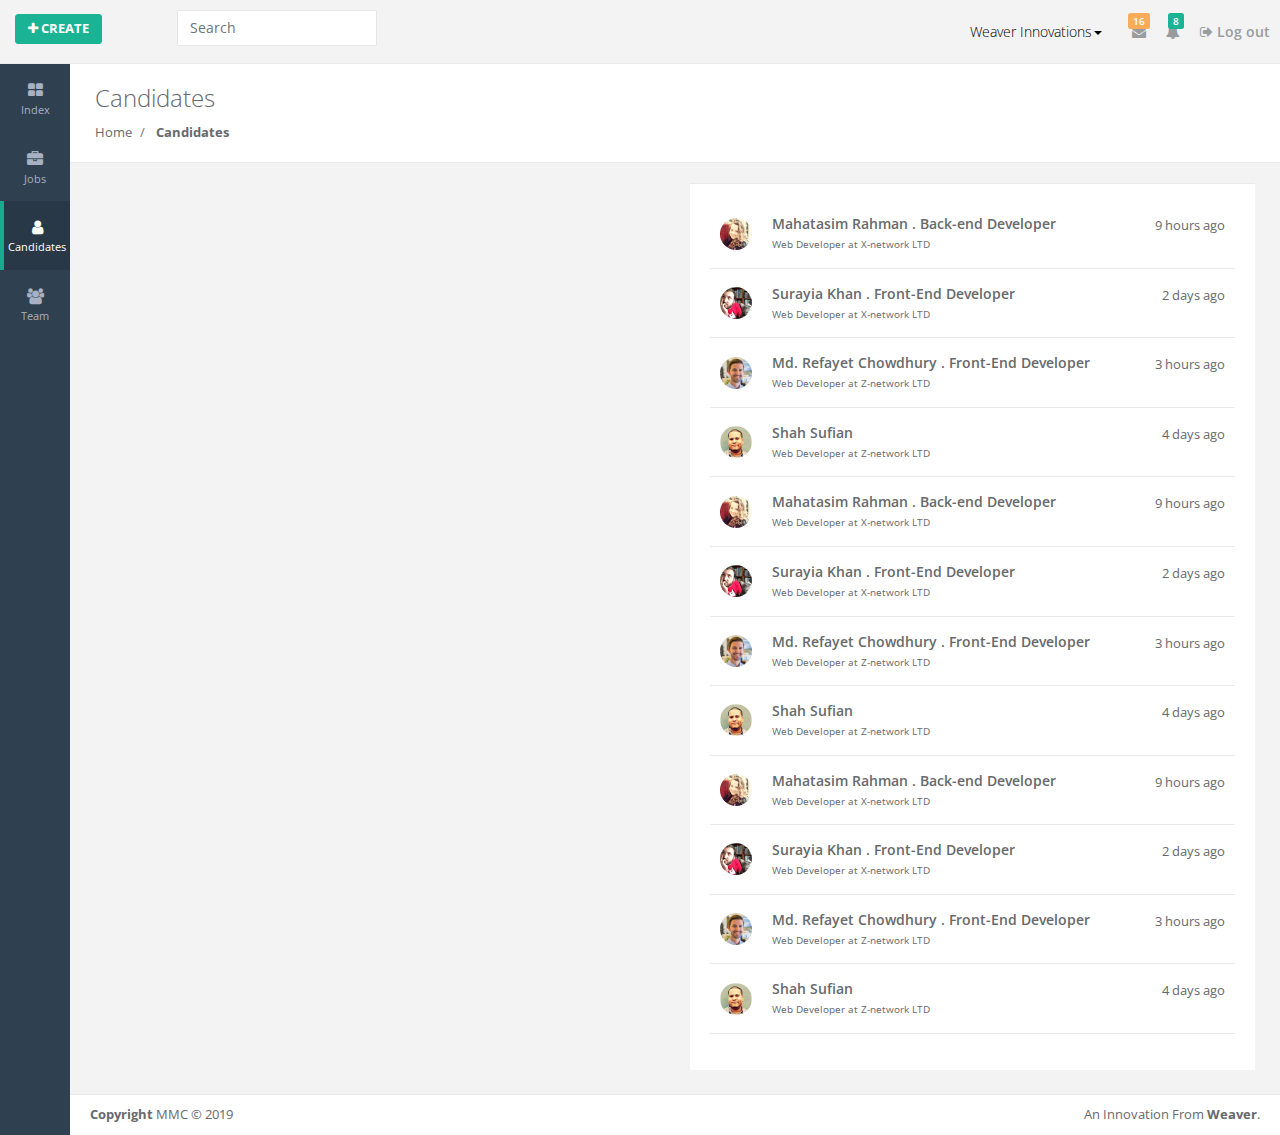
==== candidates.html @ 43191d9f "2nd update for sunday" ====
<!DOCTYPE html>
<html>

<head>

    <meta charset="utf-8">
    <meta name="viewport" content="width=device-width, initial-scale=1.0">

    <title>MMC | Wever Innovations</title>

    <link href="css/bootstrap.min.css" rel="stylesheet">
    <link href="font-awesome/css/font-awesome.css" rel="stylesheet">

    <link href="css/animate.css" rel="stylesheet">
    <link href="css/style.css" rel="stylesheet">

</head>

<body class="mini-navbar">

    <div id="wrapper">
        <div class="row border-bottom">
            <nav class="navbar navbar-static-top  " role="navigation" style="margin-bottom: 0">
            <div class="navbar-header">
                <!-- <a class="navbar-minimalize minimalize-styl-2 btn btn-primary " href="#"><i class="fa fa-bars"></i> </a> -->
                <a class="minimalize-styl-2 btn btn-primary " href="create_job.html"><i class="fa fa-plus"></i> <strong>CREATE</strong> </a>
                <form role="search" class="navbar-form-custom" action="search_results.html">
                    <div class="form-group">
                        <input type="text" placeholder="Search" class="form-control search-position" name="top-search" id="top-search">
                    </div>
                </form>
            </div>
                <ul class="nav navbar-top-links navbar-right">
                    <li>
                        <div class="dropdown profile-element" style="margin-right:20px;">
                            <a data-toggle="dropdown" class="dropdown-toggle" href="#">
                                <span class="block" style="color:black">Weaver Innovations<b class="caret"></b></span>
                            </a>
                            <ul class="dropdown-menu animated fadeInTop m-t-xs">
                                <li><a class="dropdown-item" href="profile.html">Profile</a></li>
                                <li><a class="dropdown-item" href="contacts.html">Contacts</a></li>
                                <li><a class="dropdown-item" href="mailbox.html">Mailbox</a></li>
                                <li class="dropdown-divider"></li>
                                <li><a class="dropdown-item" href="login.html">Logout</a></li>
                            </ul>
                        </div>
                    </li>
                    <li class="dropdown">
                        <a class="dropdown-toggle count-info" data-toggle="dropdown" href="#">
                            <i class="fa fa-envelope"></i>  <span class="label label-warning">16</span>
                        </a>
                        <ul class="dropdown-menu dropdown-messages">
                            <li>
                                <div class="dropdown-messages-box">
                                    <a class="dropdown-item float-left" href="profile.html">
                                        <img alt="image" class="rounded-circle" src="img/a7.jpg">
                                    </a>
                                    <div class="media-body">
                                        <small class="float-right">46h ago</small>
                                        <strong>Mike Loreipsum</strong> started following <strong>Monica Smith</strong>. <br>
                                        <small class="text-muted">3 days ago at 7:58 pm - 10.06.2014</small>
                                    </div>
                                </div>
                            </li>
                            <li class="dropdown-divider"></li>
                            <li>
                                <div class="dropdown-messages-box">
                                    <a class="dropdown-item float-left" href="profile.html">
                                        <img alt="image" class="rounded-circle" src="img/a4.jpg">
                                    </a>
                                    <div class="media-body ">
                                        <small class="float-right text-navy">5h ago</small>
                                        <strong>Chris Johnatan Overtunk</strong> started following <strong>Monica Smith</strong>. <br>
                                        <small class="text-muted">Yesterday 1:21 pm - 11.06.2014</small>
                                    </div>
                                </div>
                            </li>
                            <li class="dropdown-divider"></li>
                            <li>
                                <div class="dropdown-messages-box">
                                    <a class="dropdown-item float-left" href="profile.html">
                                        <img alt="image" class="rounded-circle" src="img/profile.jpg">
                                    </a>
                                    <div class="media-body ">
                                        <small class="float-right">23h ago</small>
                                        <strong>Monica Smith</strong> love <strong>Kim Smith</strong>. <br>
                                        <small class="text-muted">2 days ago at 2:30 am - 11.06.2014</small>
                                    </div>
                                </div>
                            </li>
                            <li class="dropdown-divider"></li>
                            <li>
                                <div class="text-center link-block">
                                    <a href="mailbox.html" class="dropdown-item">
                                        <i class="fa fa-envelope"></i> <strong>Read All Messages</strong>
                                    </a>
                                </div>
                            </li>
                        </ul>
                    </li>
                    <li class="dropdown">
                        <a class="dropdown-toggle count-info" data-toggle="dropdown" href="#">
                            <i class="fa fa-bell"></i>  <span class="label label-primary">8</span>
                        </a>
                        <ul class="dropdown-menu dropdown-alerts">
                            <li>
                                <a href="mailbox.html" class="dropdown-item">
                                    <div>
                                        <i class="fa fa-envelope fa-fw"></i> You have 16 messages
                                        <span class="float-right text-muted small">4 minutes ago</span>
                                    </div>
                                </a>
                            </li>
                            <li class="dropdown-divider"></li>
                            <li>
                                <a href="profile.html" class="dropdown-item">
                                    <div>
                                        <i class="fa fa-twitter fa-fw"></i> 3 New Followers
                                        <span class="float-right text-muted small">12 minutes ago</span>
                                    </div>
                                </a>
                            </li>
                            <li class="dropdown-divider"></li>
                            <li>
                                <a href="grid_options.html" class="dropdown-item">
                                    <div>
                                        <i class="fa fa-upload fa-fw"></i> Server Rebooted
                                        <span class="float-right text-muted small">4 minutes ago</span>
                                    </div>
                                </a>
                            </li>
                            <li class="dropdown-divider"></li>
                            <li>
                                <div class="text-center link-block">
                                    <a href="notifications.html" class="dropdown-item">
                                        <strong>See All Alerts</strong>
                                        <i class="fa fa-angle-right"></i>
                                    </a>
                                </div>
                            </li>
                        </ul>
                    </li>
    
    
                    <li>
                        <a href="login.html">
                            <i class="fa fa-sign-out"></i> Log out
                        </a>
                    </li>
                </ul>
    
            </nav>
            </div>
    <nav class="navbar-default navbar-static-side" role="navigation">
        <div class="sidebar-collapse">
            <ul class="nav metismenu" id="side-menu">
                <li>
                    <a href="index.html"><i class="fa fa-th-large"></i> <span class="nav-label">Index</span> </a>
                </li>
                <li>
                    <a href="jobs.html"><i class="fa fa-briefcase"></i> <span class="nav-label">Jobs</span> </a>
                </li>
                <li class="active">
                    <a href="candidates.html"><i class="fa fa-user"></i> <span class="nav-label">Candidates</span> </a>
                </li>
                <li>
                    <a href="team.html"><i class="fa fa-users"></i> <span class="nav-label">Team</span> </a>
                </li>
            </ul>

        </div>
    </nav>

        <div id="page-wrapper" class="gray-bg">
        
            <div class="row wrapper border-bottom white-bg page-heading">
                <div class="col-sm-4">
                    <h2>Candidates</h2>
                    <ol class="breadcrumb">
                        <li class="breadcrumb-item">
                            <a href="index.html">Home</a>
                        </li>
                        <li class="breadcrumb-item active">
                            <strong>Candidates</strong>
                        </li>
                    </ol>
                </div>
                <!-- <div class="col-sm-8">
                    <div class="title-action">
                        <a href="" class="btn btn-primary">This is action area</a>
                    </div>
                </div> -->
            </div>

            <div class="wrapper wrapper-content">
                <div class="row">
                    <div class="col-md-6">

                    </div>
                    <div class="col-md-6">
                        <div class="ibox">
                            <!-- <div class="ibox-title">
                                <h5>Team Member</h5>
                            </div> -->
                            <div class="ibox-content">
                                <div class="project-list">
                                    <table class="table table-hover">
                                        <tbody>
                                            <tr>
                                                <td class="project-people team-member-ico">
                                                    <a href=""><img alt="image" class="rounded-circle" src="img/a3.jpg"></a>
                                                </td>
                                                <td class="project-title">
                                                    <a href="profile.html">Mahatasim Rahman . Back-end Developer</a>
                                                    <br/>
                                                    <small>Web Developer at X-network LTD</small>
                                                </td>
                                                <td class="project-actions">
                                                    <p>9 hours ago</p>
                                                </td>
                                            </tr>
                                            <tr>
                                                <td class="project-people team-member-ico">
                                                    <a href=""><img alt="image" class="rounded-circle" src="img/a7.jpg"></a>
                                                </td>
                                                <td class="project-title">
                                                    <a href="profile.html">Surayia Khan . Front-End Developer</a>
                                                    <br/>
                                                    <small>Web Developer at X-network LTD</small>
                                                </td>
                                                <td class="project-actions">
                                                    <p>2 days ago</p>
                                                </td>
                                            </tr>
                                            <tr>
                                                <td class="project-people team-member-ico">
                                                    <a href=""><img alt="image" class="rounded-circle" src="img/a4.jpg"></a>
                                                </td>
                                                <td class="project-title">
                                                    <a href="profile.html">Md. Refayet Chowdhury . Front-End Developer</a>
                                                    <br/>
                                                    <small>Web Developer at Z-network LTD</small>
                                                </td>
                                                <td class="project-actions">
                                                    <p>3 hours ago</p>
                                                </td>
                                            </tr>
                                            <tr>
                                                <td class="project-people team-member-ico">
                                                    <a href=""><img alt="image" class="rounded-circle" src="img/a2.jpg"></a>
                                                </td>
                                                <td class="project-title">
                                                    <a href="profile.html">Shah Sufian</a>
                                                    <br/>
                                                    <small>Web Developer at Z-network LTD</small>
                                                </td>
                                                <td class="project-actions">
                                                    <p>4 days ago</p>
                                                </td>
                                            </tr>
                                            <tr>
                                                <td class="project-people team-member-ico">
                                                    <a href=""><img alt="image" class="rounded-circle" src="img/a3.jpg"></a>
                                                </td>
                                                <td class="project-title">
                                                    <a href="profile.html">Mahatasim Rahman . Back-end Developer</a>
                                                    <br/>
                                                    <small>Web Developer at X-network LTD</small>
                                                </td>
                                                <td class="project-actions">
                                                    <p>9 hours ago</p>
                                                </td>
                                            </tr>
                                            <tr>
                                                <td class="project-people team-member-ico">
                                                    <a href=""><img alt="image" class="rounded-circle" src="img/a7.jpg"></a>
                                                </td>
                                                <td class="project-title">
                                                    <a href="profile.html">Surayia Khan . Front-End Developer</a>
                                                    <br/>
                                                    <small>Web Developer at X-network LTD</small>
                                                </td>
                                                <td class="project-actions">
                                                    <p>2 days ago</p>
                                                </td>
                                            </tr>
                                            <tr>
                                                <td class="project-people team-member-ico">
                                                    <a href=""><img alt="image" class="rounded-circle" src="img/a4.jpg"></a>
                                                </td>
                                                <td class="project-title">
                                                    <a href="profile.html">Md. Refayet Chowdhury . Front-End Developer</a>
                                                    <br/>
                                                    <small>Web Developer at Z-network LTD</small>
                                                </td>
                                                <td class="project-actions">
                                                    <p>3 hours ago</p>
                                                </td>
                                            </tr>
                                            <tr>
                                                <td class="project-people team-member-ico">
                                                    <a href=""><img alt="image" class="rounded-circle" src="img/a2.jpg"></a>
                                                </td>
                                                <td class="project-title">
                                                    <a href="profile.html">Shah Sufian</a>
                                                    <br/>
                                                    <small>Web Developer at Z-network LTD</small>
                                                </td>
                                                <td class="project-actions">
                                                    <p>4 days ago</p>
                                                </td>
                                            </tr>
                                            <tr>
                                                <td class="project-people team-member-ico">
                                                    <a href=""><img alt="image" class="rounded-circle" src="img/a3.jpg"></a>
                                                </td>
                                                <td class="project-title">
                                                    <a href="profile.html">Mahatasim Rahman . Back-end Developer</a>
                                                    <br/>
                                                    <small>Web Developer at X-network LTD</small>
                                                </td>
                                                <td class="project-actions">
                                                    <p>9 hours ago</p>
                                                </td>
                                            </tr>
                                            <tr>
                                                <td class="project-people team-member-ico">
                                                    <a href=""><img alt="image" class="rounded-circle" src="img/a7.jpg"></a>
                                                </td>
                                                <td class="project-title">
                                                    <a href="profile.html">Surayia Khan . Front-End Developer</a>
                                                    <br/>
                                                    <small>Web Developer at X-network LTD</small>
                                                </td>
                                                <td class="project-actions">
                                                    <p>2 days ago</p>
                                                </td>
                                            </tr>
                                            <tr>
                                                <td class="project-people team-member-ico">
                                                    <a href=""><img alt="image" class="rounded-circle" src="img/a4.jpg"></a>
                                                </td>
                                                <td class="project-title">
                                                    <a href="profile.html">Md. Refayet Chowdhury . Front-End Developer</a>
                                                    <br/>
                                                    <small>Web Developer at Z-network LTD</small>
                                                </td>
                                                <td class="project-actions">
                                                    <p>3 hours ago</p>
                                                </td>
                                            </tr>
                                            <tr>
                                                <td class="project-people team-member-ico">
                                                    <a href=""><img alt="image" class="rounded-circle" src="img/a2.jpg"></a>
                                                </td>
                                                <td class="project-title">
                                                    <a href="profile.html">Shah Sufian</a>
                                                    <br/>
                                                    <small>Web Developer at Z-network LTD</small>
                                                </td>
                                                <td class="project-actions">
                                                    <p>4 days ago</p>
                                                </td>
                                            </tr>
                                        </tbody>
                                    </table>
                                </div>
                            </div>
                        </div>
                    </div>
                </div>
            </div>
            <div class="footer">
                <div class="float-right">
                    An Innovation From  <strong>Weaver</strong>.
                </div>
                <div>
                    <strong>Copyright</strong> MMC &copy; 2019
                </div>
            </div>

        </div>
        </div>

    <!-- Mainly scripts -->
    <script src="js/jquery-3.1.1.min.js"></script>
    <script src="js/popper.min.js"></script>
    <script src="js/bootstrap.js"></script>
    <script src="js/plugins/metisMenu/jquery.metisMenu.js"></script>
    <script src="js/plugins/slimscroll/jquery.slimscroll.min.js"></script>

    <!-- Custom and plugin javascript -->
    <script src="js/inspinia.js"></script>
    <script src="js/plugins/pace/pace.min.js"></script>


</body>

</html>
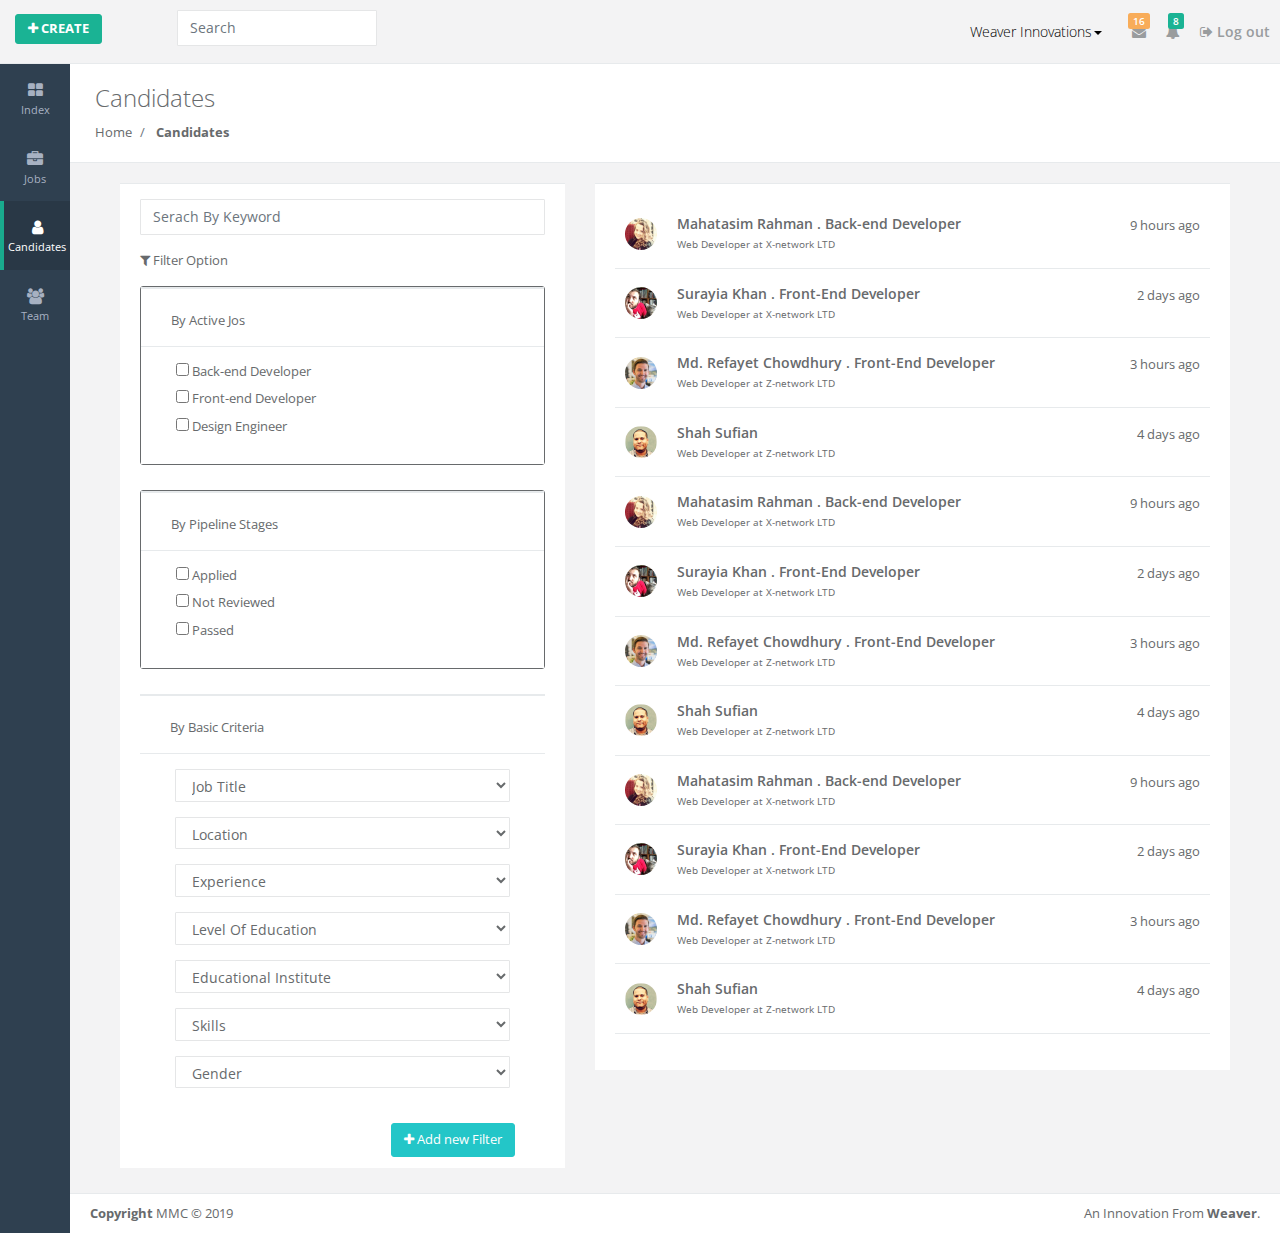
==== commit e1d45cb0: "content checked" ====
--- a/candidates.html
+++ b/candidates.html
@@ -193,182 +193,276 @@
             </div>
 
             <div class="wrapper wrapper-content">
-                <div class="row">
-                    <div class="col-md-6">
-
-                    </div>
-                    <div class="col-md-6">
-                        <div class="ibox">
-                            <!-- <div class="ibox-title">
-                                <h5>Team Member</h5>
-                            </div> -->
-                            <div class="ibox-content">
-                                <div class="project-list">
-                                    <table class="table table-hover">
-                                        <tbody>
-                                            <tr>
-                                                <td class="project-people team-member-ico">
-                                                    <a href=""><img alt="image" class="rounded-circle" src="img/a3.jpg"></a>
-                                                </td>
-                                                <td class="project-title">
-                                                    <a href="profile.html">Mahatasim Rahman . Back-end Developer</a>
-                                                    <br/>
-                                                    <small>Web Developer at X-network LTD</small>
-                                                </td>
-                                                <td class="project-actions">
-                                                    <p>9 hours ago</p>
-                                                </td>
-                                            </tr>
-                                            <tr>
-                                                <td class="project-people team-member-ico">
-                                                    <a href=""><img alt="image" class="rounded-circle" src="img/a7.jpg"></a>
-                                                </td>
-                                                <td class="project-title">
-                                                    <a href="profile.html">Surayia Khan . Front-End Developer</a>
-                                                    <br/>
-                                                    <small>Web Developer at X-network LTD</small>
-                                                </td>
-                                                <td class="project-actions">
-                                                    <p>2 days ago</p>
-                                                </td>
-                                            </tr>
-                                            <tr>
-                                                <td class="project-people team-member-ico">
-                                                    <a href=""><img alt="image" class="rounded-circle" src="img/a4.jpg"></a>
-                                                </td>
-                                                <td class="project-title">
-                                                    <a href="profile.html">Md. Refayet Chowdhury . Front-End Developer</a>
-                                                    <br/>
-                                                    <small>Web Developer at Z-network LTD</small>
-                                                </td>
-                                                <td class="project-actions">
-                                                    <p>3 hours ago</p>
-                                                </td>
-                                            </tr>
-                                            <tr>
-                                                <td class="project-people team-member-ico">
-                                                    <a href=""><img alt="image" class="rounded-circle" src="img/a2.jpg"></a>
-                                                </td>
-                                                <td class="project-title">
-                                                    <a href="profile.html">Shah Sufian</a>
-                                                    <br/>
-                                                    <small>Web Developer at Z-network LTD</small>
-                                                </td>
-                                                <td class="project-actions">
-                                                    <p>4 days ago</p>
-                                                </td>
-                                            </tr>
-                                            <tr>
-                                                <td class="project-people team-member-ico">
-                                                    <a href=""><img alt="image" class="rounded-circle" src="img/a3.jpg"></a>
-                                                </td>
-                                                <td class="project-title">
-                                                    <a href="profile.html">Mahatasim Rahman . Back-end Developer</a>
-                                                    <br/>
-                                                    <small>Web Developer at X-network LTD</small>
-                                                </td>
-                                                <td class="project-actions">
-                                                    <p>9 hours ago</p>
-                                                </td>
-                                            </tr>
-                                            <tr>
-                                                <td class="project-people team-member-ico">
-                                                    <a href=""><img alt="image" class="rounded-circle" src="img/a7.jpg"></a>
-                                                </td>
-                                                <td class="project-title">
-                                                    <a href="profile.html">Surayia Khan . Front-End Developer</a>
-                                                    <br/>
-                                                    <small>Web Developer at X-network LTD</small>
-                                                </td>
-                                                <td class="project-actions">
-                                                    <p>2 days ago</p>
-                                                </td>
-                                            </tr>
-                                            <tr>
-                                                <td class="project-people team-member-ico">
-                                                    <a href=""><img alt="image" class="rounded-circle" src="img/a4.jpg"></a>
-                                                </td>
-                                                <td class="project-title">
-                                                    <a href="profile.html">Md. Refayet Chowdhury . Front-End Developer</a>
-                                                    <br/>
-                                                    <small>Web Developer at Z-network LTD</small>
-                                                </td>
-                                                <td class="project-actions">
-                                                    <p>3 hours ago</p>
-                                                </td>
-                                            </tr>
-                                            <tr>
-                                                <td class="project-people team-member-ico">
-                                                    <a href=""><img alt="image" class="rounded-circle" src="img/a2.jpg"></a>
-                                                </td>
-                                                <td class="project-title">
-                                                    <a href="profile.html">Shah Sufian</a>
-                                                    <br/>
-                                                    <small>Web Developer at Z-network LTD</small>
-                                                </td>
-                                                <td class="project-actions">
-                                                    <p>4 days ago</p>
-                                                </td>
-                                            </tr>
-                                            <tr>
-                                                <td class="project-people team-member-ico">
-                                                    <a href=""><img alt="image" class="rounded-circle" src="img/a3.jpg"></a>
-                                                </td>
-                                                <td class="project-title">
-                                                    <a href="profile.html">Mahatasim Rahman . Back-end Developer</a>
-                                                    <br/>
-                                                    <small>Web Developer at X-network LTD</small>
-                                                </td>
-                                                <td class="project-actions">
-                                                    <p>9 hours ago</p>
-                                                </td>
-                                            </tr>
-                                            <tr>
-                                                <td class="project-people team-member-ico">
-                                                    <a href=""><img alt="image" class="rounded-circle" src="img/a7.jpg"></a>
-                                                </td>
-                                                <td class="project-title">
-                                                    <a href="profile.html">Surayia Khan . Front-End Developer</a>
-                                                    <br/>
-                                                    <small>Web Developer at X-network LTD</small>
-                                                </td>
-                                                <td class="project-actions">
-                                                    <p>2 days ago</p>
-                                                </td>
-                                            </tr>
-                                            <tr>
-                                                <td class="project-people team-member-ico">
-                                                    <a href=""><img alt="image" class="rounded-circle" src="img/a4.jpg"></a>
-                                                </td>
-                                                <td class="project-title">
-                                                    <a href="profile.html">Md. Refayet Chowdhury . Front-End Developer</a>
-                                                    <br/>
-                                                    <small>Web Developer at Z-network LTD</small>
-                                                </td>
-                                                <td class="project-actions">
-                                                    <p>3 hours ago</p>
-                                                </td>
-                                            </tr>
-                                            <tr>
-                                                <td class="project-people team-member-ico">
-                                                    <a href=""><img alt="image" class="rounded-circle" src="img/a2.jpg"></a>
-                                                </td>
-                                                <td class="project-title">
-                                                    <a href="profile.html">Shah Sufian</a>
-                                                    <br/>
-                                                    <small>Web Developer at Z-network LTD</small>
-                                                </td>
-                                                <td class="project-actions">
-                                                    <p>4 days ago</p>
-                                                </td>
-                                            </tr>
-                                        </tbody>
-                                    </table>
+                <div class="container">
+                    <div class="row">
+                        <div class="col-md-5">
+                            <div class="ibox">
+                                <!-- <div class="ibox-title">
+                                    <h5>Team Member</h5>
+                                </div> -->
+                                <div class="ibox-content">
+                                    <form action="">
+                                        <div class="form-group"><input type="text" placeholder="Serach By Keyword" class="form-control"></div>
+                                        <p><i class="fa fa-filter"></i> Filter Option</p>
+                                        <div class="ibox box-border">
+                                            <div class="ibox-title">
+                                                <label class="col-sm-12 col-form-label">By Active Jos</label>
+                                            </div>
+                                            <div class="ibox-content">
+                                                <div class="col-sm-12">
+                                                    <div class="i-checks"><label> <input type="checkbox" value=""> <i></i> Back-end Developer </label></div>
+                                                    <div class="i-checks"><label> <input type="checkbox" value=""> <i></i> Front-end Developer </label></div>
+                                                    <div class="i-checks"><label> <input type="checkbox" value=""> <i></i> Design Engineer </label></div>
+                                                </div>
+                                            </div>
+                                        </div>
+
+                                        <div class="ibox box-border">
+                                            <div class="ibox-title">
+                                                <label class="col-sm-12 col-form-label">By Pipeline Stages</label>
+                                            </div>
+                                            <div class="ibox-content">
+                                                <div class="col-sm-12">
+                                                    <div class="i-checks"><label> <input type="checkbox" value=""> <i></i> Applied </label></div>
+                                                    <div class="i-checks"><label> <input type="checkbox" value=""> <i></i> Not Reviewed </label></div>
+                                                    <div class="i-checks"><label> <input type="checkbox" value=""> <i></i> Passed </label></div>
+                                                </div>
+                                            </div>
+                                        </div>
+
+                                        <div class="ibox">
+                                            <div class="ibox-title">
+                                                <label class="col-sm-12 col-form-label">By Basic Criteria</label>
+                                            </div>
+                                            <div class="ibox-content">
+                                                <div class="col-sm-12">
+                                                    <select class="form-control m-b" name="account">
+                                                        <option>Job Title</option>
+                                                        <option>option 1</option>
+                                                        <option>option 2</option>
+                                                        <option>option 3</option>
+                                                    </select>
+                                                    <select class="form-control m-b" name="account">
+                                                        <option>Location</option>
+                                                        <option>option 1</option>
+                                                        <option>option 2</option>
+                                                        <option>option 3</option>
+                                                    </select>
+                                                    <select class="form-control m-b" name="account">
+                                                        <option>Experience</option>
+                                                        <option>option 1</option>
+                                                        <option>option 2</option>
+                                                        <option>option 3</option>
+                                                    </select>
+                                                    <select class="form-control m-b" name="account">
+                                                        <option>Level Of Education</option>
+                                                        <option>option 1</option>
+                                                        <option>option 2</option>
+                                                        <option>option 3</option>
+                                                    </select>
+                                                    <select class="form-control m-b" name="account">
+                                                        <option>Educational Institute</option>
+                                                        <option>option 1</option>
+                                                        <option>option 2</option>
+                                                        <option>option 3</option>
+                                                    </select>
+                                                    <select class="form-control m-b" name="account">
+                                                        <option>Skills</option>
+                                                        <option>option 1</option>
+                                                        <option>option 2</option>
+                                                        <option>option 3</option>
+                                                    </select>
+                                                    <select class="form-control m-b" name="account">
+                                                        <option>Gender</option>
+                                                        <option>option 1</option>
+                                                        <option>option 2</option>
+                                                        <option>option 3</option>
+                                                    </select>
+                                                </div>
+                                            </div>
+                                            <div class="pull-right">
+                                                <button class="btn btn-info" style="margin: 0px 30px 0px 0px;"><i class="fa fa-plus"></i> Add new Filter</button>
+                                            </div>
+                                        </div>
+
+                                    </form>
+                                </div>
+                            </div>
+                        </div>
+                        <div class="col-md-7">
+                            <div class="ibox">
+                                <!-- <div class="ibox-title">
+                                    <h5>Team Member</h5>
+                                </div> -->
+                                <div class="ibox-content">
+                                    <div class="project-list">
+                                        <table class="table table-hover">
+                                            <tbody>
+                                                <tr>
+                                                    <td class="project-people team-member-ico">
+                                                        <a href=""><img alt="image" class="rounded-circle" src="img/a3.jpg"></a>
+                                                    </td>
+                                                    <td class="project-title">
+                                                        <a href="profile.html">Mahatasim Rahman . Back-end Developer</a>
+                                                        <br/>
+                                                        <small>Web Developer at X-network LTD</small>
+                                                    </td>
+                                                    <td class="project-actions">
+                                                        <p>9 hours ago</p>
+                                                    </td>
+                                                </tr>
+                                                <tr>
+                                                    <td class="project-people team-member-ico">
+                                                        <a href=""><img alt="image" class="rounded-circle" src="img/a7.jpg"></a>
+                                                    </td>
+                                                    <td class="project-title">
+                                                        <a href="profile.html">Surayia Khan . Front-End Developer</a>
+                                                        <br/>
+                                                        <small>Web Developer at X-network LTD</small>
+                                                    </td>
+                                                    <td class="project-actions">
+                                                        <p>2 days ago</p>
+                                                    </td>
+                                                </tr>
+                                                <tr>
+                                                    <td class="project-people team-member-ico">
+                                                        <a href=""><img alt="image" class="rounded-circle" src="img/a4.jpg"></a>
+                                                    </td>
+                                                    <td class="project-title">
+                                                        <a href="profile.html">Md. Refayet Chowdhury . Front-End Developer</a>
+                                                        <br/>
+                                                        <small>Web Developer at Z-network LTD</small>
+                                                    </td>
+                                                    <td class="project-actions">
+                                                        <p>3 hours ago</p>
+                                                    </td>
+                                                </tr>
+                                                <tr>
+                                                    <td class="project-people team-member-ico">
+                                                        <a href=""><img alt="image" class="rounded-circle" src="img/a2.jpg"></a>
+                                                    </td>
+                                                    <td class="project-title">
+                                                        <a href="profile.html">Shah Sufian</a>
+                                                        <br/>
+                                                        <small>Web Developer at Z-network LTD</small>
+                                                    </td>
+                                                    <td class="project-actions">
+                                                        <p>4 days ago</p>
+                                                    </td>
+                                                </tr>
+                                                <tr>
+                                                    <td class="project-people team-member-ico">
+                                                        <a href=""><img alt="image" class="rounded-circle" src="img/a3.jpg"></a>
+                                                    </td>
+                                                    <td class="project-title">
+                                                        <a href="profile.html">Mahatasim Rahman . Back-end Developer</a>
+                                                        <br/>
+                                                        <small>Web Developer at X-network LTD</small>
+                                                    </td>
+                                                    <td class="project-actions">
+                                                        <p>9 hours ago</p>
+                                                    </td>
+                                                </tr>
+                                                <tr>
+                                                    <td class="project-people team-member-ico">
+                                                        <a href=""><img alt="image" class="rounded-circle" src="img/a7.jpg"></a>
+                                                    </td>
+                                                    <td class="project-title">
+                                                        <a href="profile.html">Surayia Khan . Front-End Developer</a>
+                                                        <br/>
+                                                        <small>Web Developer at X-network LTD</small>
+                                                    </td>
+                                                    <td class="project-actions">
+                                                        <p>2 days ago</p>
+                                                    </td>
+                                                </tr>
+                                                <tr>
+                                                    <td class="project-people team-member-ico">
+                                                        <a href=""><img alt="image" class="rounded-circle" src="img/a4.jpg"></a>
+                                                    </td>
+                                                    <td class="project-title">
+                                                        <a href="profile.html">Md. Refayet Chowdhury . Front-End Developer</a>
+                                                        <br/>
+                                                        <small>Web Developer at Z-network LTD</small>
+                                                    </td>
+                                                    <td class="project-actions">
+                                                        <p>3 hours ago</p>
+                                                    </td>
+                                                </tr>
+                                                <tr>
+                                                    <td class="project-people team-member-ico">
+                                                        <a href=""><img alt="image" class="rounded-circle" src="img/a2.jpg"></a>
+                                                    </td>
+                                                    <td class="project-title">
+                                                        <a href="profile.html">Shah Sufian</a>
+                                                        <br/>
+                                                        <small>Web Developer at Z-network LTD</small>
+                                                    </td>
+                                                    <td class="project-actions">
+                                                        <p>4 days ago</p>
+                                                    </td>
+                                                </tr>
+                                                <tr>
+                                                    <td class="project-people team-member-ico">
+                                                        <a href=""><img alt="image" class="rounded-circle" src="img/a3.jpg"></a>
+                                                    </td>
+                                                    <td class="project-title">
+                                                        <a href="profile.html">Mahatasim Rahman . Back-end Developer</a>
+                                                        <br/>
+                                                        <small>Web Developer at X-network LTD</small>
+                                                    </td>
+                                                    <td class="project-actions">
+                                                        <p>9 hours ago</p>
+                                                    </td>
+                                                </tr>
+                                                <tr>
+                                                    <td class="project-people team-member-ico">
+                                                        <a href=""><img alt="image" class="rounded-circle" src="img/a7.jpg"></a>
+                                                    </td>
+                                                    <td class="project-title">
+                                                        <a href="profile.html">Surayia Khan . Front-End Developer</a>
+                                                        <br/>
+                                                        <small>Web Developer at X-network LTD</small>
+                                                    </td>
+                                                    <td class="project-actions">
+                                                        <p>2 days ago</p>
+                                                    </td>
+                                                </tr>
+                                                <tr>
+                                                    <td class="project-people team-member-ico">
+                                                        <a href=""><img alt="image" class="rounded-circle" src="img/a4.jpg"></a>
+                                                    </td>
+                                                    <td class="project-title">
+                                                        <a href="profile.html">Md. Refayet Chowdhury . Front-End Developer</a>
+                                                        <br/>
+                                                        <small>Web Developer at Z-network LTD</small>
+                                                    </td>
+                                                    <td class="project-actions">
+                                                        <p>3 hours ago</p>
+                                                    </td>
+                                                </tr>
+                                                <tr>
+                                                    <td class="project-people team-member-ico">
+                                                        <a href=""><img alt="image" class="rounded-circle" src="img/a2.jpg"></a>
+                                                    </td>
+                                                    <td class="project-title">
+                                                        <a href="profile.html">Shah Sufian</a>
+                                                        <br/>
+                                                        <small>Web Developer at Z-network LTD</small>
+                                                    </td>
+                                                    <td class="project-actions">
+                                                        <p>4 days ago</p>
+                                                    </td>
+                                                </tr>
+                                            </tbody>
+                                        </table>
+                                    </div>
                                 </div>
                             </div>
                         </div>
                     </div>
                 </div>
+                
             </div>
             <div class="footer">
                 <div class="float-right">
--- a/css/style.css
+++ b/css/style.css
@@ -9600,4 +9600,9 @@
   border-style: solid solid solid solid;
   border-width: 1px;
   background-color: #f2f2f1;
+}
+
+.box-border {
+  border: 1px solid;
+  border-radius: 3px;
 }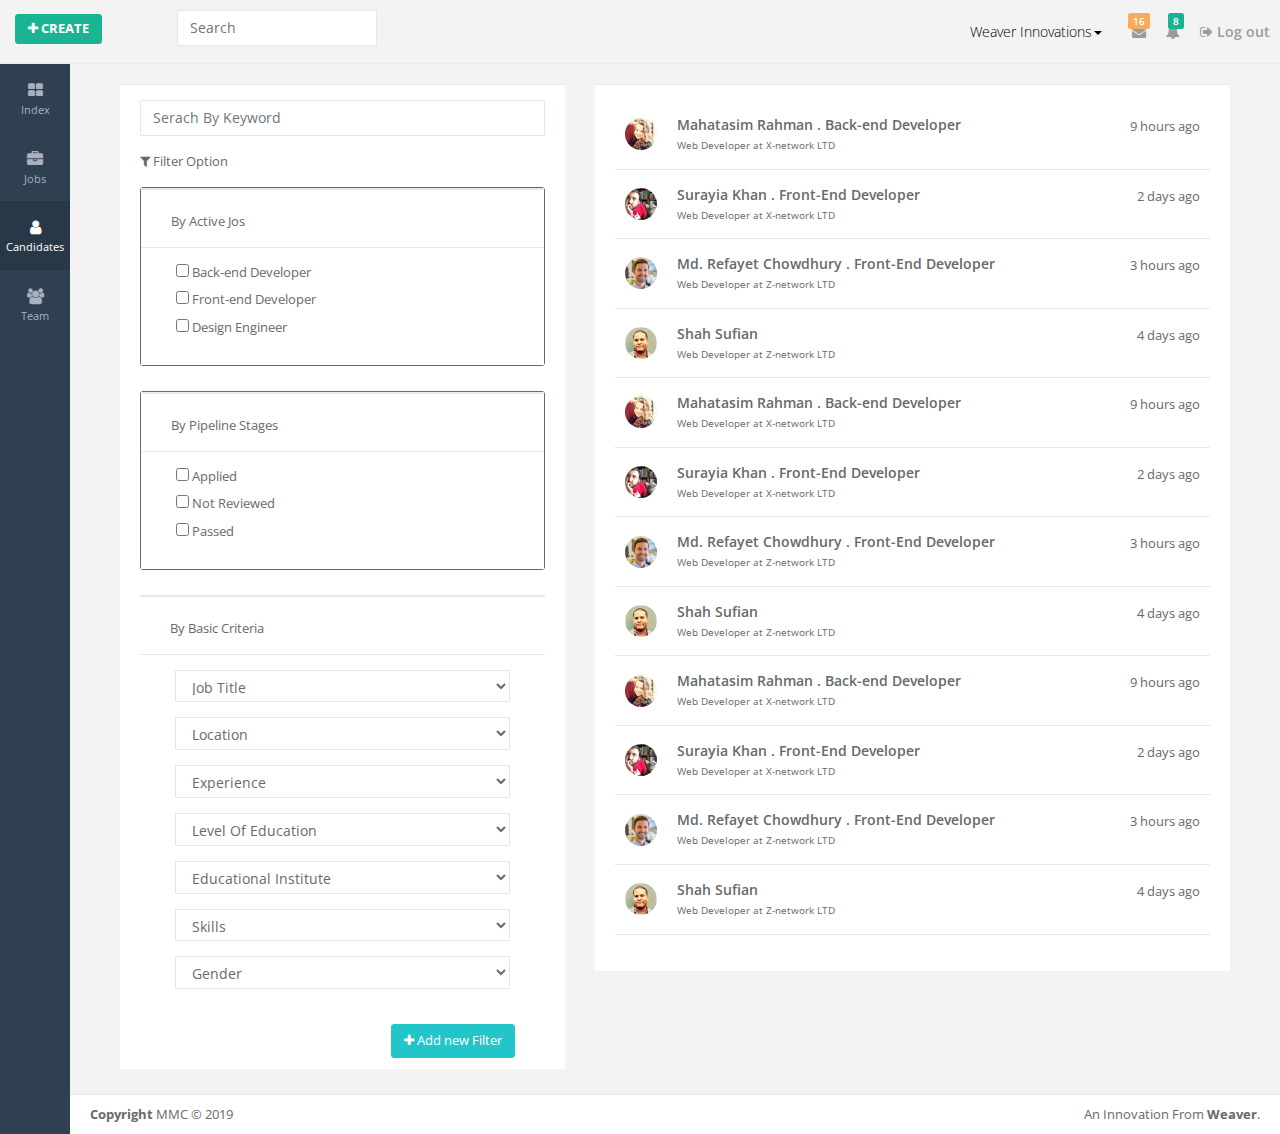
==== commit b5c387d3: "site changes" ====
--- a/candidates.html
+++ b/candidates.html
@@ -173,7 +173,7 @@
 
         <div id="page-wrapper" class="gray-bg">
         
-            <div class="row wrapper border-bottom white-bg page-heading">
+            <!-- <div class="row wrapper border-bottom white-bg page-heading">
                 <div class="col-sm-4">
                     <h2>Candidates</h2>
                     <ol class="breadcrumb">
@@ -185,12 +185,12 @@
                         </li>
                     </ol>
                 </div>
-                <!-- <div class="col-sm-8">
+                <div class="col-sm-8">
                     <div class="title-action">
                         <a href="" class="btn btn-primary">This is action area</a>
                     </div>
-                </div> -->
-            </div>
+                </div>
+            </div> -->
 
             <div class="wrapper wrapper-content">
                 <div class="container">
--- a/css/style.css
+++ b/css/style.css
@@ -1019,8 +1019,9 @@
 ul.nav-second-level {
   background: #293846;
 }
+/* border was not attractive */
 .nav > li.active {
-  border-left: 4px solid #19aa8d;
+  /* border-left: 4px solid #19aa8d; */
   background: #293846;
 }
 .nav.nav-second-level > li.active {
@@ -3565,16 +3566,16 @@
 #vertical-timeline.light-timeline:before {
   background: #e7eaec;
 }
-.dark-timeline .vertical-timeline-content:before {
+/* .dark-timeline .vertical-timeline-content:before {
   border-color: transparent #f5f5f5 transparent transparent;
-}
+} */
 .dark-timeline.center-orientation .vertical-timeline-content:before {
   border-color: transparent transparent transparent #f5f5f5;
 }
-.dark-timeline .vertical-timeline-block:nth-child(2n) .vertical-timeline-content:before,
+/* .dark-timeline .vertical-timeline-block:nth-child(2n) .vertical-timeline-content:before,
 .dark-timeline.center-orientation .vertical-timeline-block:nth-child(2n) .vertical-timeline-content:before {
   border-color: transparent #f5f5f5 transparent transparent;
-}
+} */
 .dark-timeline .vertical-timeline-content,
 .dark-timeline.center-orientation .vertical-timeline-content {
   background: #f5f5f5;
@@ -9602,7 +9603,96 @@
   background-color: #f2f2f1;
 }
 
+
+.w-20{
+  width: 20%;
+  padding: 0 5px;
+}
+
+/* no bottom margin */
+.no-b-m{
+  margin-bottom: 0px;
+}
+
+/* .5 margin bottom */
+.half-b-margin{
+  margin-bottom: .5px;
+}
+
 .box-border {
   border: 1px solid;
   border-radius: 3px;
+}
+
+/* Application section css */
+.right-zero {
+  padding-right: 2px;
+  padding-left: 35px;
+}
+
+.left-zero {
+  padding-right: 35px;
+  padding-left: 2px;
+}
+
+.margin-zero {
+  margin: 0px;
+}
+
+.title-box-height {
+  min-height: 126px;
+  background-color: #000;
+}
+
+.title-margin {
+  margin-top: 32px !important;
+}
+
+.title-dash {
+  border-top: 1.5px solid rgb(255, 255, 255);
+}
+
+.underscore {
+  border-top: 2px solid #757171;
+  width: 30%;
+  float: left;
+  margin-top: 0px;
+}
+
+.profile-content{
+  margin: 5px 0;
+}
+
+.team-content {
+  margin: 2px 0;
+}
+
+.comments-content {
+  margin-top: 60px;
+}
+
+.timeline-ico {
+  width: 20px;
+  height: 20px;
+  left : 10px;
+}
+
+.timeline-left {
+  margin-left: 35px;
+}
+
+.profile-thumb {
+  height: 96px;
+  width: 96px;
+}
+
+.yt-thumb {
+  max-width: 100%;
+  padding: 7px;
+}
+
+.img-thumb {
+  width: 60%;
+  padding: 5px 0px 0px 0px;
+  margin: 7px 0px 0px 12px;
 }